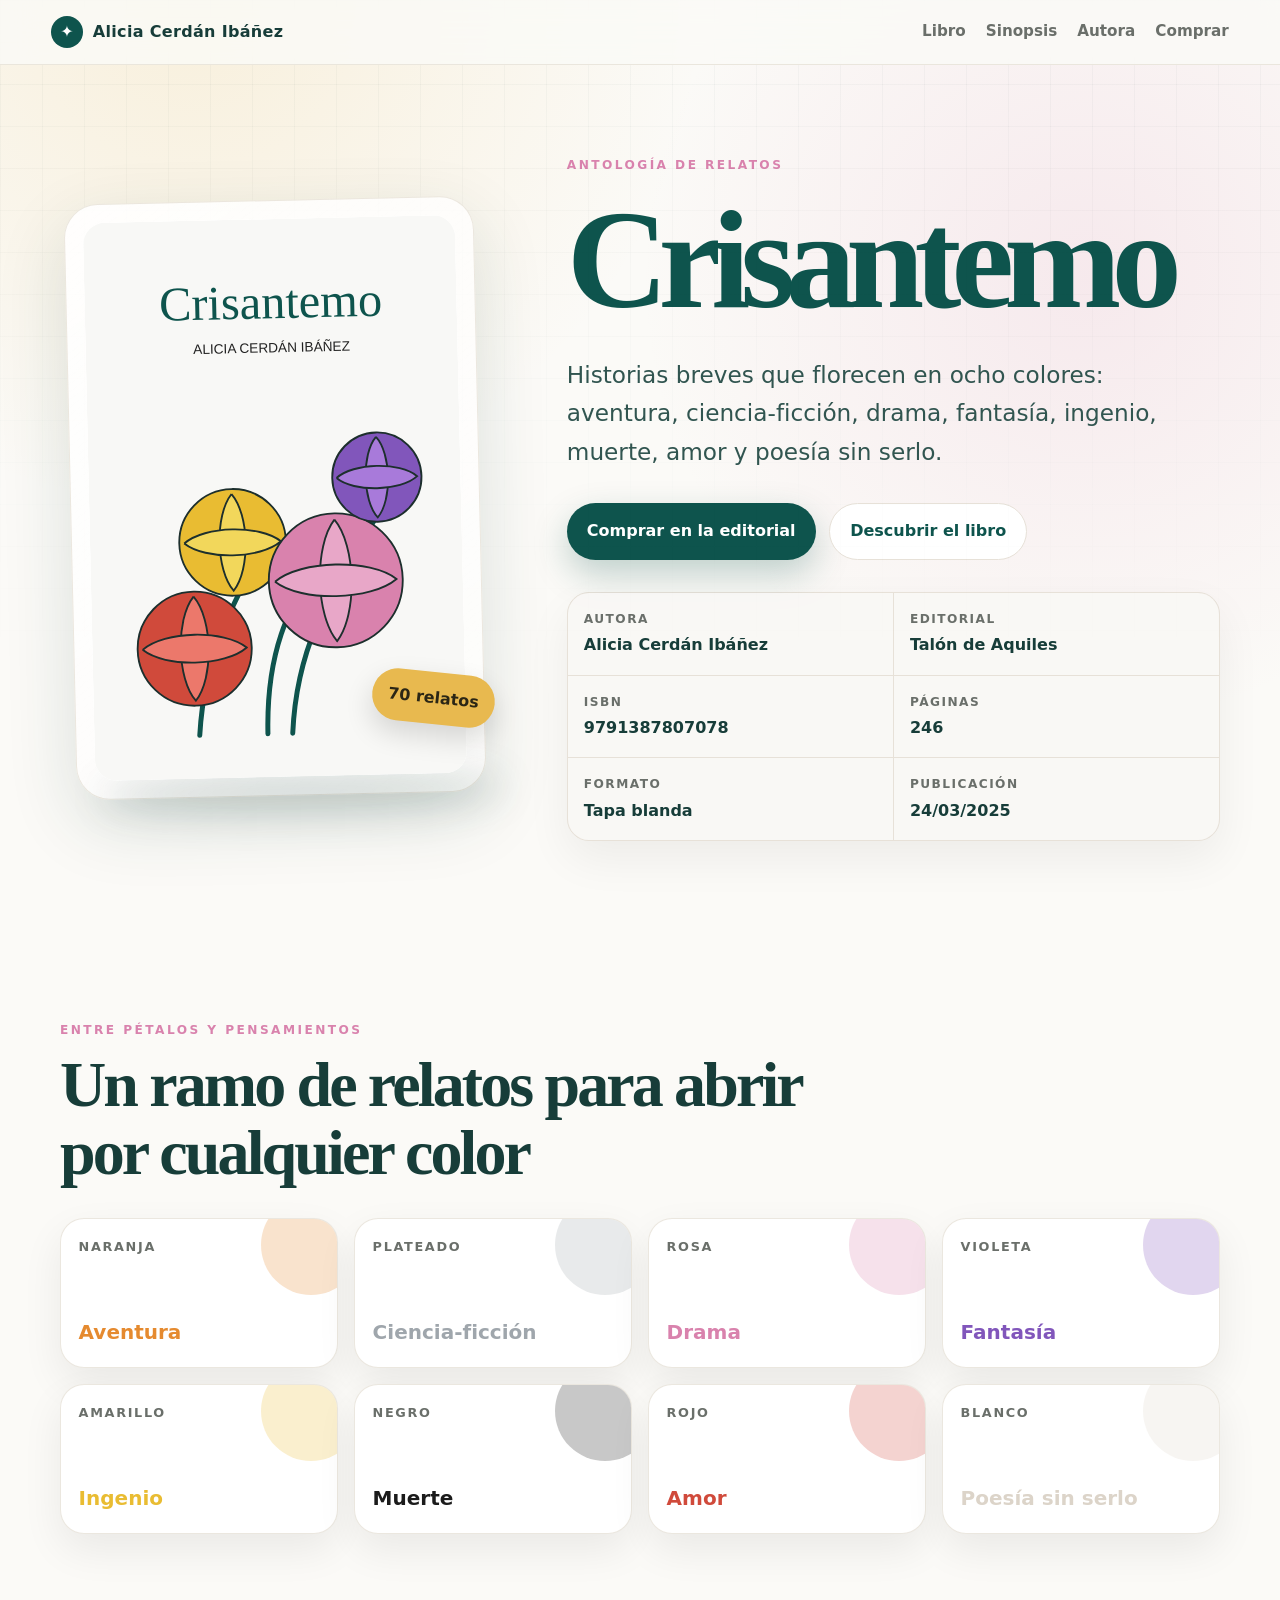
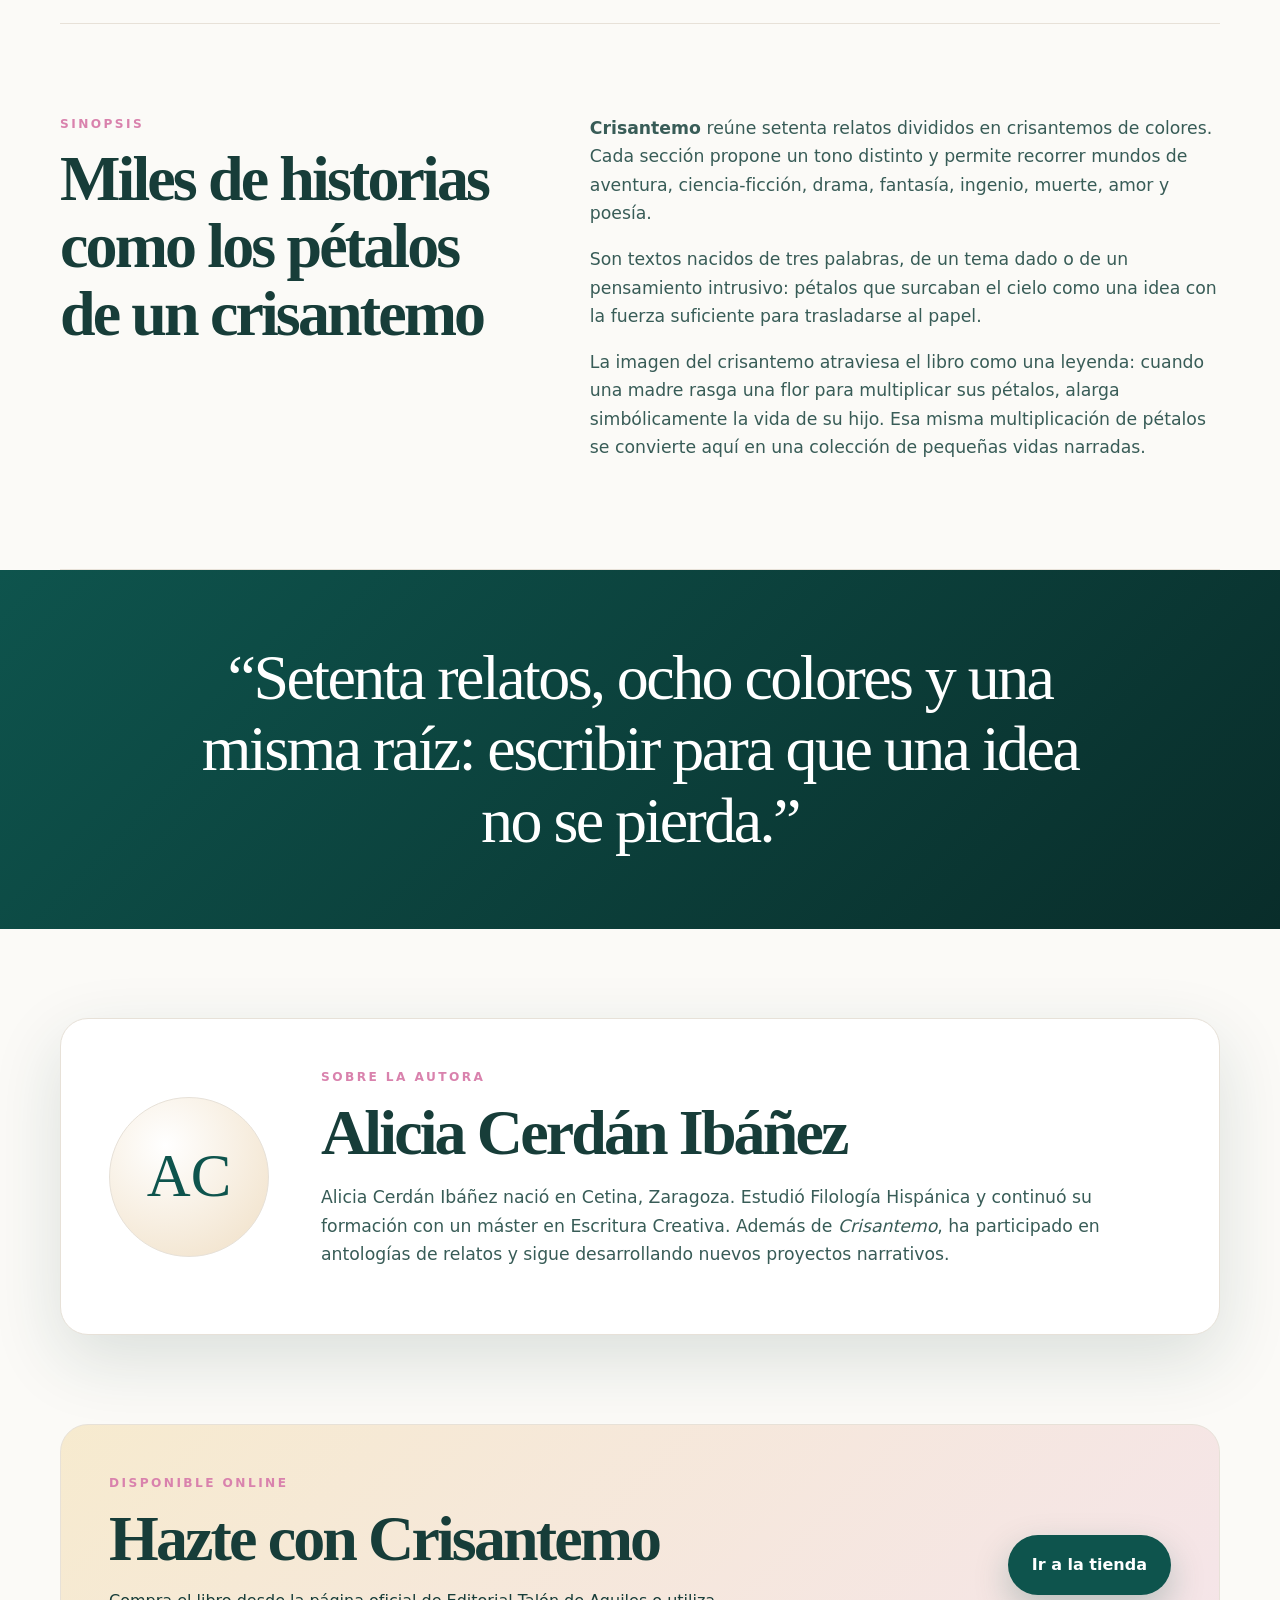
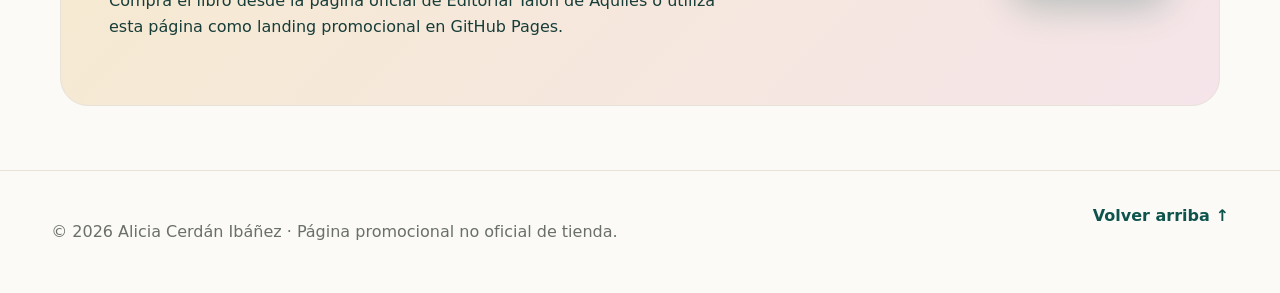
==== index.html @ 949a4a38 "Initial commit. Signed-off-by: elModo7 <elmodo7yt@gmail.com>" ====
<!doctype html>
<html lang="es">
<head>
  <meta charset="utf-8" />
  <meta name="viewport" content="width=device-width, initial-scale=1" />
  <title>Crisantemo · Alicia Cerdán Ibáñez</title>
  <meta name="description" content="Página promocional de Crisantemo, antología de relatos de Alicia Cerdán Ibáñez publicada por Editorial Talón de Aquiles." />
  <meta property="og:title" content="Crisantemo · Alicia Cerdán Ibáñez" />
  <meta property="og:description" content="Setenta relatos divididos en crisantemos de colores: aventura, ciencia-ficción, drama, fantasía, ingenio, muerte, amor y poesía sin serlo." />
  <meta property="og:type" content="book" />
  <meta property="og:image" content="https://editorial.talondeaquiles.es/wp-content/uploads/2025/09/Crisantemo.png" />
  <link rel="preconnect" href="https://editorial.talondeaquiles.es" />
  <link rel="stylesheet" href="assets/styles.css" />
</head>
<body>
  <header class="site-header" id="inicio">
    <a class="brand" href="#inicio" aria-label="Inicio">
      <span class="brand-mark">✦</span>
      <span>Alicia Cerdán Ibáñez</span>
    </a>
    <button class="menu-toggle" aria-label="Abrir menú" aria-expanded="false">☰</button>
    <nav class="nav" aria-label="Navegación principal">
      <a href="#libro">Libro</a>
      <a href="#sinopsis">Sinopsis</a>
      <a href="#autora">Autora</a>
      <a href="#comprar">Comprar</a>
    </nav>
  </header>

  <main>
    <section class="hero section" id="libro">
      <div class="hero-media" aria-label="Portada del libro Crisantemo">
        <div class="cover-frame">
          <img src="https://editorial.talondeaquiles.es/wp-content/uploads/2025/09/Crisantemo.png" onerror="this.onerror=null;this.src='assets/cover-fallback.svg';" alt="Portada de Crisantemo, de Alicia Cerdán Ibáñez" />
        </div>
        <div class="floating-badge">70 relatos</div>
      </div>

      <div class="hero-copy">
        <p class="eyebrow">Antología de relatos</p>
        <h1>Crisantemo</h1>
        <p class="subtitle">Historias breves que florecen en ocho colores: aventura, ciencia-ficción, drama, fantasía, ingenio, muerte, amor y poesía sin serlo.</p>
        <div class="hero-actions" id="comprar">
          <a class="button primary" href="https://editorial.talondeaquiles.es/product/crisantemo/" target="_blank" rel="noopener">Comprar en la editorial</a>
          <a class="button secondary" href="#primeras-paginas">Descubrir el libro</a>
        </div>

        <dl class="tech-card" aria-label="Ficha técnica">
          <div><dt>Autora</dt><dd>Alicia Cerdán Ibáñez</dd></div>
          <div><dt>Editorial</dt><dd>Talón de Aquiles</dd></div>
          <div><dt>ISBN</dt><dd>9791387807078</dd></div>
          <div><dt>Páginas</dt><dd>246</dd></div>
          <div><dt>Formato</dt><dd>Tapa blanda</dd></div>
          <div><dt>Publicación</dt><dd>24/03/2025</dd></div>
        </dl>
      </div>
    </section>

    <section class="section intro" id="primeras-paginas">
      <div class="section-heading">
        <p class="eyebrow">Entre pétalos y pensamientos</p>
        <h2>Un ramo de relatos para abrir por cualquier color</h2>
      </div>
      <div class="intro-grid">
        <article class="color-card orange"><span>Naranja</span><strong>Aventura</strong></article>
        <article class="color-card silver"><span>Plateado</span><strong>Ciencia-ficción</strong></article>
        <article class="color-card pink"><span>Rosa</span><strong>Drama</strong></article>
        <article class="color-card violet"><span>Violeta</span><strong>Fantasía</strong></article>
        <article class="color-card yellow"><span>Amarillo</span><strong>Ingenio</strong></article>
        <article class="color-card black"><span>Negro</span><strong>Muerte</strong></article>
        <article class="color-card red"><span>Rojo</span><strong>Amor</strong></article>
        <article class="color-card white"><span>Blanco</span><strong>Poesía sin serlo</strong></article>
      </div>
    </section>

    <section class="section split" id="sinopsis">
      <div>
        <p class="eyebrow">Sinopsis</p>
        <h2>Miles de historias como los pétalos de un crisantemo</h2>
      </div>
      <div class="prose">
        <p><strong>Crisantemo</strong> reúne setenta relatos divididos en crisantemos de colores. Cada sección propone un tono distinto y permite recorrer mundos de aventura, ciencia-ficción, drama, fantasía, ingenio, muerte, amor y poesía.</p>
        <p>Son textos nacidos de tres palabras, de un tema dado o de un pensamiento intrusivo: pétalos que surcaban el cielo como una idea con la fuerza suficiente para trasladarse al papel.</p>
        <p>La imagen del crisantemo atraviesa el libro como una leyenda: cuando una madre rasga una flor para multiplicar sus pétalos, alarga simbólicamente la vida de su hijo. Esa misma multiplicación de pétalos se convierte aquí en una colección de pequeñas vidas narradas.</p>
      </div>
    </section>

    <section class="section quote-band" aria-label="Cita destacada">
      <blockquote>
        “Setenta relatos, ocho colores y una misma raíz: escribir para que una idea no se pierda.”
      </blockquote>
    </section>

    <section class="section author" id="autora">
      <div class="author-card">
        <div class="author-initials">AC</div>
        <div>
          <p class="eyebrow">Sobre la autora</p>
          <h2>Alicia Cerdán Ibáñez</h2>
          <p>Alicia Cerdán Ibáñez nació en Cetina, Zaragoza. Estudió Filología Hispánica y continuó su formación con un máster en Escritura Creativa. Además de <em>Crisantemo</em>, ha participado en antologías de relatos y sigue desarrollando nuevos proyectos narrativos.</p>
        </div>
      </div>
    </section>

    <section class="section buy-panel">
      <div>
        <p class="eyebrow">Disponible online</p>
        <h2>Hazte con Crisantemo</h2>
        <p>Compra el libro desde la página oficial de Editorial Talón de Aquiles o utiliza esta página como landing promocional en GitHub Pages.</p>
      </div>
      <a class="button primary large" href="https://editorial.talondeaquiles.es/product/crisantemo/" target="_blank" rel="noopener">Ir a la tienda</a>
    </section>
  </main>

  <footer class="footer">
    <p>© <span id="year"></span> Alicia Cerdán Ibáñez · Página promocional no oficial de tienda.</p>
    <a href="#inicio">Volver arriba ↑</a>
  </footer>

  <script src="assets/main.js"></script>
</body>
</html>
---- assets/styles.css ----
:root{
  --bg:#fbfaf7;
  --paper:#ffffff;
  --ink:#173d39;
  --muted:#6a6f6a;
  --line:#e7e1d8;
  --accent:#0e544d;
  --accent-2:#e8b94f;
  --rose:#d982ad;
  --shadow:0 24px 70px rgba(23,61,57,.14);
  --radius:28px;
}
*{box-sizing:border-box}
html{scroll-behavior:smooth}
body{margin:0;font-family:Inter, ui-sans-serif, system-ui, -apple-system, BlinkMacSystemFont, "Segoe UI", sans-serif;color:var(--ink);background:radial-gradient(circle at 15% 0%, rgba(232,185,79,.16), transparent 32rem), radial-gradient(circle at 85% 8%, rgba(217,130,173,.14), transparent 28rem), var(--bg);line-height:1.65}
body:before{content:"";position:fixed;inset:0;pointer-events:none;background-image:linear-gradient(rgba(23,61,57,.035) 1px, transparent 1px),linear-gradient(90deg, rgba(23,61,57,.035) 1px, transparent 1px);background-size:42px 42px;mask-image:linear-gradient(to bottom, #000, transparent 75%)}
a{color:inherit}.site-header{position:sticky;top:0;z-index:10;display:flex;align-items:center;justify-content:space-between;gap:1rem;padding:1rem clamp(1rem,4vw,4rem);backdrop-filter:blur(16px);background:rgba(251,250,247,.82);border-bottom:1px solid rgba(231,225,216,.8)}
.brand{display:inline-flex;align-items:center;gap:.6rem;text-decoration:none;font-weight:800;letter-spacing:.02em}.brand-mark{display:grid;place-items:center;width:2rem;height:2rem;border-radius:999px;background:var(--accent);color:#fff}.nav{display:flex;align-items:center;gap:1.25rem}.nav a{text-decoration:none;color:var(--muted);font-weight:700;font-size:.95rem}.nav a:hover{color:var(--accent)}.menu-toggle{display:none;border:0;background:var(--paper);border-radius:12px;padding:.55rem .75rem;color:var(--ink);box-shadow:0 6px 20px rgba(0,0,0,.08)}
.section{width:min(1160px, calc(100% - 2rem));margin-inline:auto;padding:clamp(3rem,7vw,6rem) 0}.hero{display:grid;grid-template-columns:minmax(280px,430px) 1fr;gap:clamp(2rem,6vw,5rem);align-items:center;min-height:calc(100vh - 80px)}.hero-media{position:relative}.cover-frame{position:relative;max-width:410px;margin:auto;padding:18px;border-radius:34px;background:linear-gradient(145deg, rgba(255,255,255,.9), rgba(255,255,255,.45));box-shadow:var(--shadow);border:1px solid rgba(231,225,216,.8);transform:rotate(-1.3deg)}.cover-frame:after{content:"";position:absolute;inset:auto -18px -18px 24px;height:42px;border-radius:50%;background:rgba(23,61,57,.18);filter:blur(18px);z-index:-1}.cover-frame img{display:block;width:100%;height:auto;border-radius:22px;background:#fff}.floating-badge{position:absolute;right:-.3rem;bottom:12%;background:var(--accent-2);color:#2b2615;font-weight:900;border-radius:999px;padding:.8rem 1rem;box-shadow:0 12px 28px rgba(0,0,0,.14);transform:rotate(6deg)}.eyebrow{margin:0 0 .7rem;text-transform:uppercase;letter-spacing:.2em;font-size:.76rem;font-weight:900;color:var(--rose)}h1,h2{font-family:Georgia, "Times New Roman", serif;line-height:1.05;margin:0}h1{font-size:clamp(4rem,12vw,8.8rem);letter-spacing:-.07em;color:var(--accent)}h2{font-size:clamp(2rem,5vw,4.3rem);letter-spacing:-.045em}.subtitle{font-size:clamp(1.1rem,2vw,1.45rem);max-width:58ch;color:#315550;margin:1.4rem 0 2rem}.hero-actions{display:flex;flex-wrap:wrap;gap:.85rem;margin-bottom:2rem}.button{display:inline-flex;justify-content:center;align-items:center;border-radius:999px;padding:.9rem 1.25rem;text-decoration:none;font-weight:900;transition:transform .2s ease, box-shadow .2s ease}.button:hover{transform:translateY(-2px)}.button.primary{background:var(--accent);color:white;box-shadow:0 14px 34px rgba(14,84,77,.25)}.button.secondary{background:var(--paper);color:var(--accent);border:1px solid var(--line)}.button.large{padding:1.05rem 1.5rem}.tech-card{display:grid;grid-template-columns:repeat(2,minmax(0,1fr));gap:1px;margin:0;overflow:hidden;border:1px solid var(--line);border-radius:22px;background:var(--line);box-shadow:0 18px 45px rgba(0,0,0,.06)}.tech-card div{background:rgba(255,255,255,.76);padding:1rem}.tech-card dt{font-size:.76rem;text-transform:uppercase;letter-spacing:.12em;color:var(--muted);font-weight:900}.tech-card dd{margin:.2rem 0 0;font-weight:800}.section-heading{max-width:790px;margin-bottom:2rem}.intro-grid{display:grid;grid-template-columns:repeat(4,1fr);gap:1rem}.color-card{min-height:150px;border-radius:24px;padding:1.1rem;display:flex;flex-direction:column;justify-content:space-between;background:var(--paper);box-shadow:0 16px 42px rgba(0,0,0,.07);border:1px solid rgba(231,225,216,.8);overflow:hidden;position:relative}.color-card:before{content:"";position:absolute;right:-24px;top:-24px;width:100px;height:100px;border-radius:50%;background:currentColor;opacity:.24}.color-card span{font-size:.8rem;font-weight:900;text-transform:uppercase;letter-spacing:.13em;color:var(--muted)}.color-card strong{font-size:1.25rem}.orange{color:#e58a2f}.silver{color:#9fa6ac}.pink{color:#d982ad}.violet{color:#8156bb}.yellow{color:#e9bc32}.black{color:#1b1b1b}.red{color:#d04a3b}.white{color:#dcd4c9}.split{display:grid;grid-template-columns:.85fr 1.15fr;gap:clamp(2rem,5vw,4rem);align-items:start;border-top:1px solid var(--line);border-bottom:1px solid var(--line)}.prose{font-size:1.08rem;color:#385c57}.prose p{margin-top:0}.quote-band{width:100%;max-width:none;background:linear-gradient(135deg, var(--accent), #092d2a);color:white;text-align:center;padding:4.5rem 1rem}.quote-band blockquote{width:min(900px,100%);margin:auto;font-family:Georgia,"Times New Roman",serif;font-size:clamp(2rem,5vw,4rem);line-height:1.12;letter-spacing:-.04em}.author-card{display:grid;grid-template-columns:180px 1fr;gap:2rem;align-items:center;background:var(--paper);border:1px solid var(--line);border-radius:var(--radius);padding:clamp(1.2rem,4vw,3rem);box-shadow:var(--shadow)}.author-initials{display:grid;place-items:center;width:160px;height:160px;border-radius:50%;background:radial-gradient(circle at 35% 30%, #fff, #f0dfc5);border:1px solid var(--line);font-family:Georgia,"Times New Roman",serif;font-size:3.8rem;color:var(--accent)}.author p:last-child{font-size:1.08rem;color:#385c57}.buy-panel{display:flex;justify-content:space-between;align-items:center;gap:2rem;background:linear-gradient(135deg, rgba(232,185,79,.24), rgba(217,130,173,.18));border:1px solid var(--line);border-radius:var(--radius);padding:clamp(1.5rem,4vw,3rem);margin-bottom:4rem}.buy-panel p{max-width:62ch}.footer{display:flex;justify-content:space-between;gap:1rem;padding:2rem clamp(1rem,4vw,4rem);border-top:1px solid var(--line);color:var(--muted)}.footer a{text-decoration:none;font-weight:800;color:var(--accent)}
@media (max-width:850px){.menu-toggle{display:block}.nav{position:absolute;top:100%;left:1rem;right:1rem;display:none;flex-direction:column;align-items:flex-start;background:var(--paper);border:1px solid var(--line);border-radius:18px;padding:1rem;box-shadow:var(--shadow)}.nav.open{display:flex}.hero{grid-template-columns:1fr;min-height:auto;padding-top:2.5rem}.hero-copy{order:-1}.intro-grid{grid-template-columns:repeat(2,1fr)}.split,.author-card{grid-template-columns:1fr}.buy-panel,.footer{flex-direction:column;align-items:flex-start}.tech-card{grid-template-columns:1fr}.author-initials{width:120px;height:120px;font-size:2.8rem}}
@media (max-width:520px){.intro-grid{grid-template-columns:1fr}h1{font-size:4.4rem}.section{width:min(100% - 1.2rem,1160px)}.floating-badge{right:.5rem}}
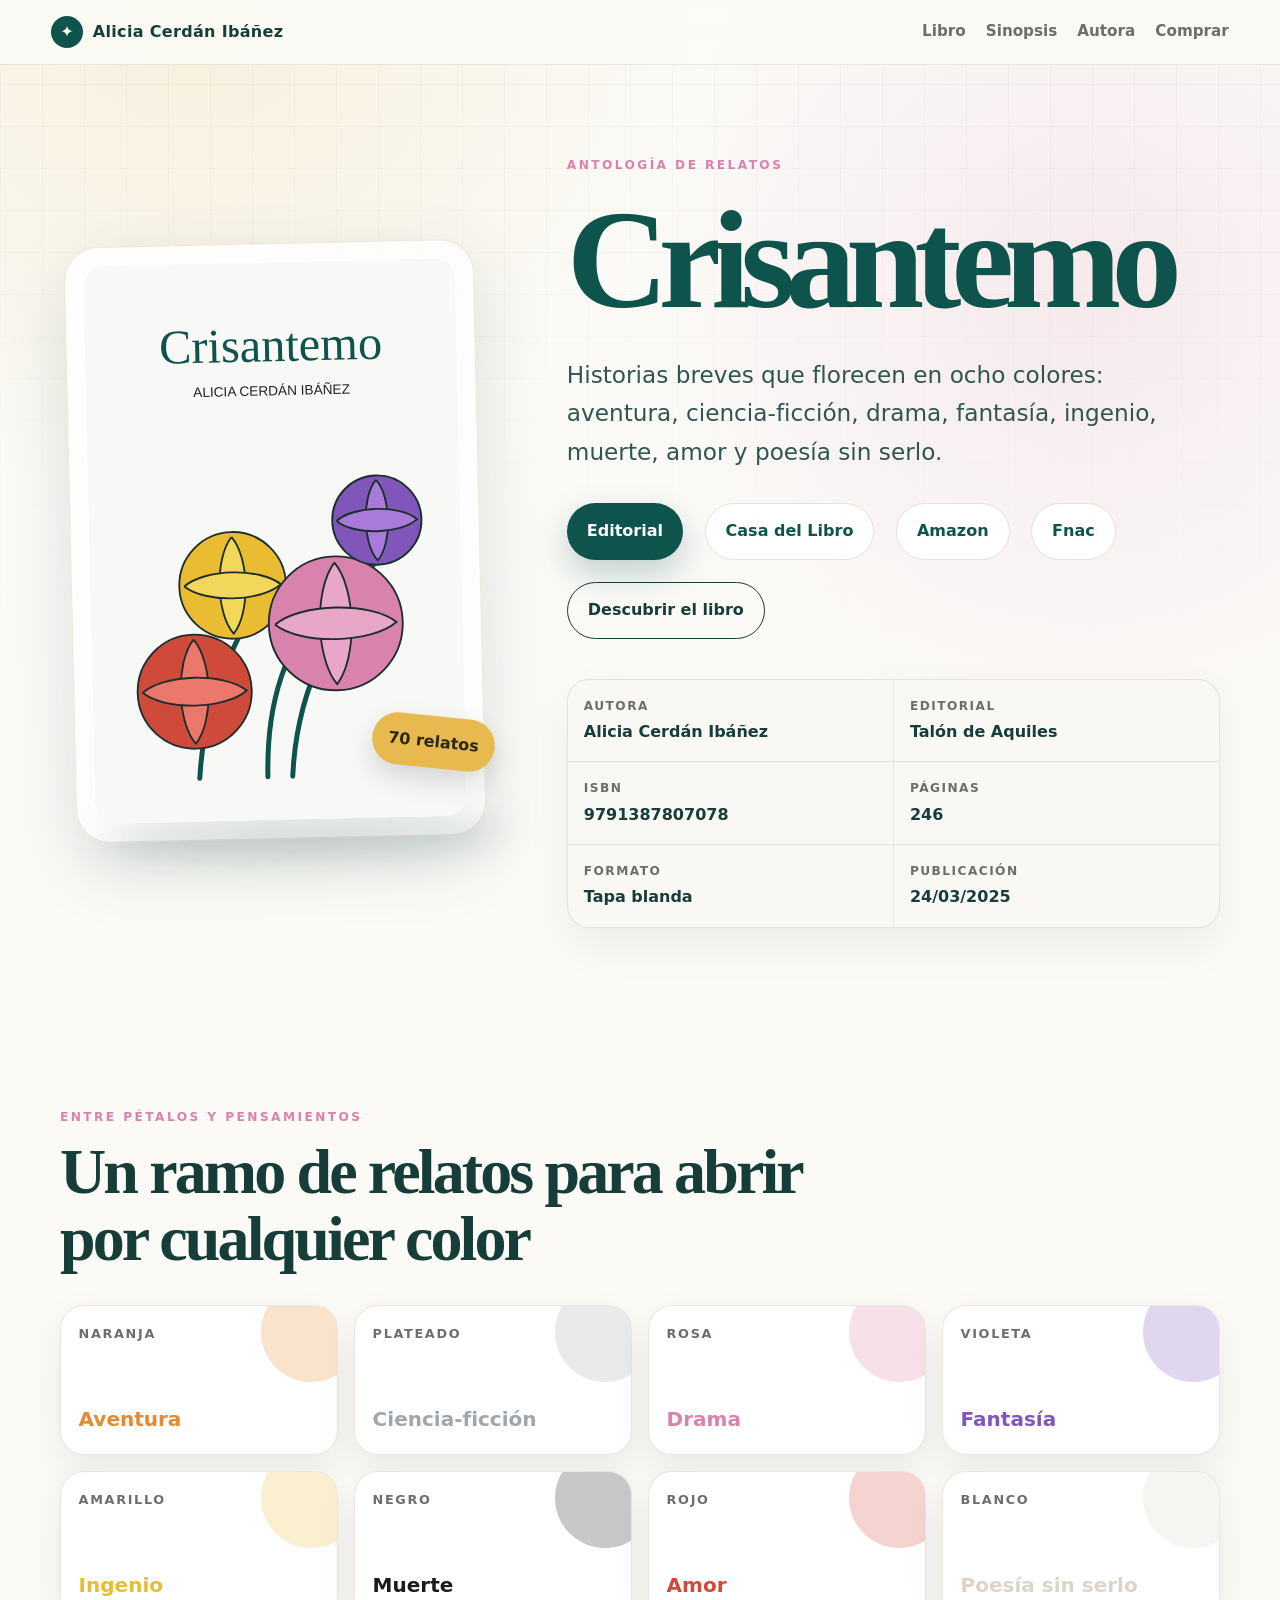
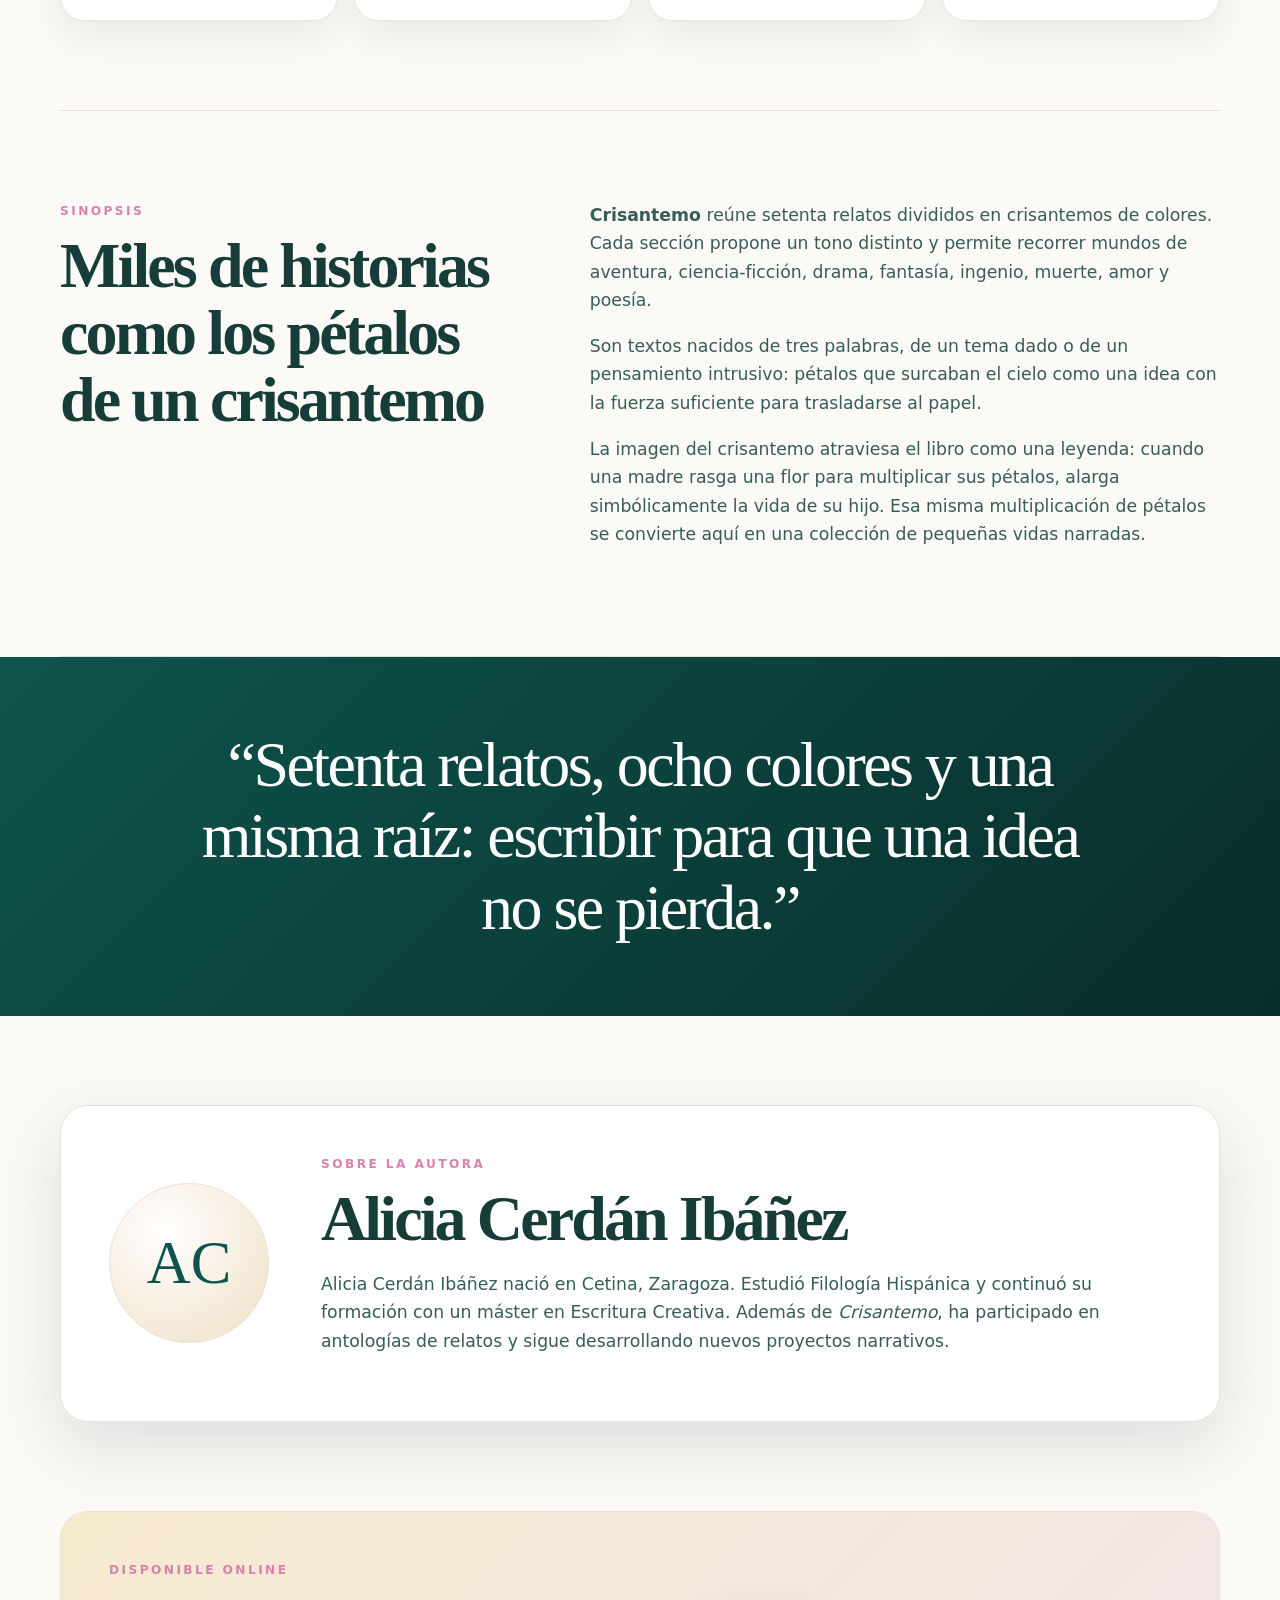
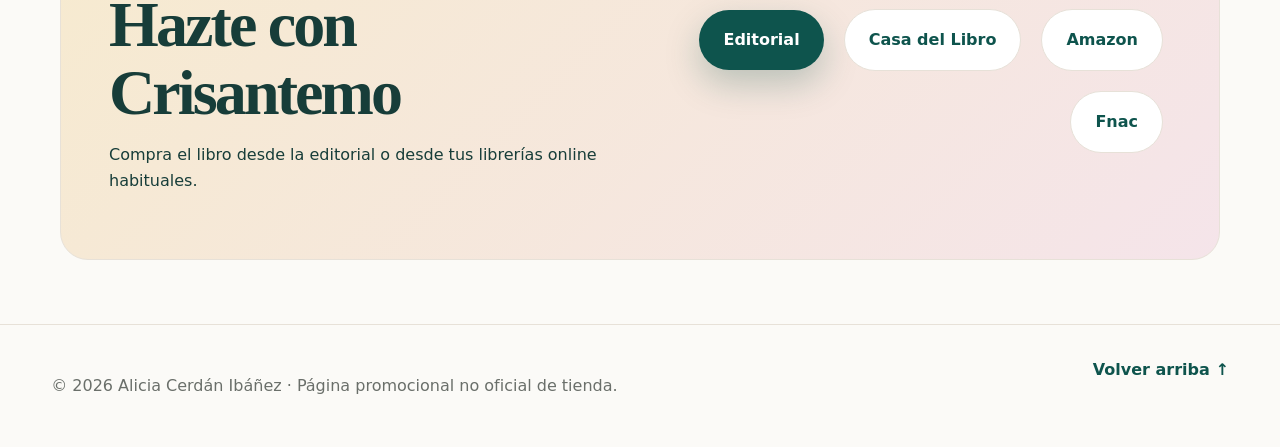
==== commit 3b7a0f34: "Add more shops. Signed-off-by: elModo7 <elmodo7yt@gmail.com>" ====
--- a/index.html
+++ b/index.html
@@ -11,6 +11,36 @@
   <meta property="og:image" content="https://editorial.talondeaquiles.es/wp-content/uploads/2025/09/Crisantemo.png" />
   <link rel="preconnect" href="https://editorial.talondeaquiles.es" />
   <link rel="stylesheet" href="assets/styles.css" />
+
+  <style>
+    .hero-actions .button,
+    .buy-links .button {
+      margin-right: .5rem;
+      margin-bottom: .5rem;
+    }
+    .button.ghost {
+      background: transparent;
+      border: 1px solid currentColor;
+    }
+    .buy-links {
+      display: flex;
+      flex-wrap: wrap;
+      gap: .75rem;
+      align-items: center;
+      justify-content: flex-end;
+    }
+    @media (max-width: 760px) {
+      .buy-links {
+        justify-content: flex-start;
+      }
+      .buy-links .button,
+      .hero-actions .button {
+        width: 100%;
+        text-align: center;
+      }
+    }
+  </style>
+
 </head>
 <body>
   <header class="site-header" id="inicio">
@@ -41,8 +71,11 @@
         <h1>Crisantemo</h1>
         <p class="subtitle">Historias breves que florecen en ocho colores: aventura, ciencia-ficción, drama, fantasía, ingenio, muerte, amor y poesía sin serlo.</p>
         <div class="hero-actions" id="comprar">
-          <a class="button primary" href="https://editorial.talondeaquiles.es/product/crisantemo/" target="_blank" rel="noopener">Comprar en la editorial</a>
-          <a class="button secondary" href="#primeras-paginas">Descubrir el libro</a>
+          <a class="button primary" href="https://editorial.talondeaquiles.es/product/crisantemo/" target="_blank" rel="noopener">Editorial</a>
+          <a class="button secondary" href="https://www.casadellibro.com/libro-crisantemo/9791387807078/17518914?srsltid=AfmBOoqljwVus1dBKDjP5V1rHkgIsDiGVR3AgkvOexYvZJCamcIaPEr4" target="_blank" rel="noopener">Casa del Libro</a>
+          <a class="button secondary" href="https://www.amazon.es/Crisantemo-Alicia-Cerd%C3%A1n-Ib%C3%A1%C3%B1ez/dp/B0FT3N1F67" target="_blank" rel="noopener">Amazon</a>
+          <a class="button secondary" href="https://www.fnac.es/a12451804/Alicia-Cerdan-Ibanez-Crisantemo" target="_blank" rel="noopener">Fnac</a>
+          <a class="button ghost" href="#primeras-paginas">Descubrir el libro</a>
         </div>
 
         <dl class="tech-card" aria-label="Ficha técnica">
@@ -106,9 +139,14 @@
       <div>
         <p class="eyebrow">Disponible online</p>
         <h2>Hazte con Crisantemo</h2>
-        <p>Compra el libro desde la página oficial de Editorial Talón de Aquiles o utiliza esta página como landing promocional en GitHub Pages.</p>
+        <p>Compra el libro desde la editorial o desde tus librerías online habituales.</p>
       </div>
-      <a class="button primary large" href="https://editorial.talondeaquiles.es/product/crisantemo/" target="_blank" rel="noopener">Ir a la tienda</a>
+      <div class="buy-links" aria-label="Enlaces de compra">
+        <a class="button primary large" href="https://editorial.talondeaquiles.es/product/crisantemo/" target="_blank" rel="noopener">Editorial</a>
+        <a class="button secondary large" href="https://www.casadellibro.com/libro-crisantemo/9791387807078/17518914?srsltid=AfmBOoqljwVus1dBKDjP5V1rHkgIsDiGVR3AgkvOexYvZJCamcIaPEr4" target="_blank" rel="noopener">Casa del Libro</a>
+        <a class="button secondary large" href="https://www.amazon.es/Crisantemo-Alicia-Cerd%C3%A1n-Ib%C3%A1%C3%B1ez/dp/B0FT3N1F67" target="_blank" rel="noopener">Amazon</a>
+        <a class="button secondary large" href="https://www.fnac.es/a12451804/Alicia-Cerdan-Ibanez-Crisantemo" target="_blank" rel="noopener">Fnac</a>
+      </div>
     </section>
   </main>
 
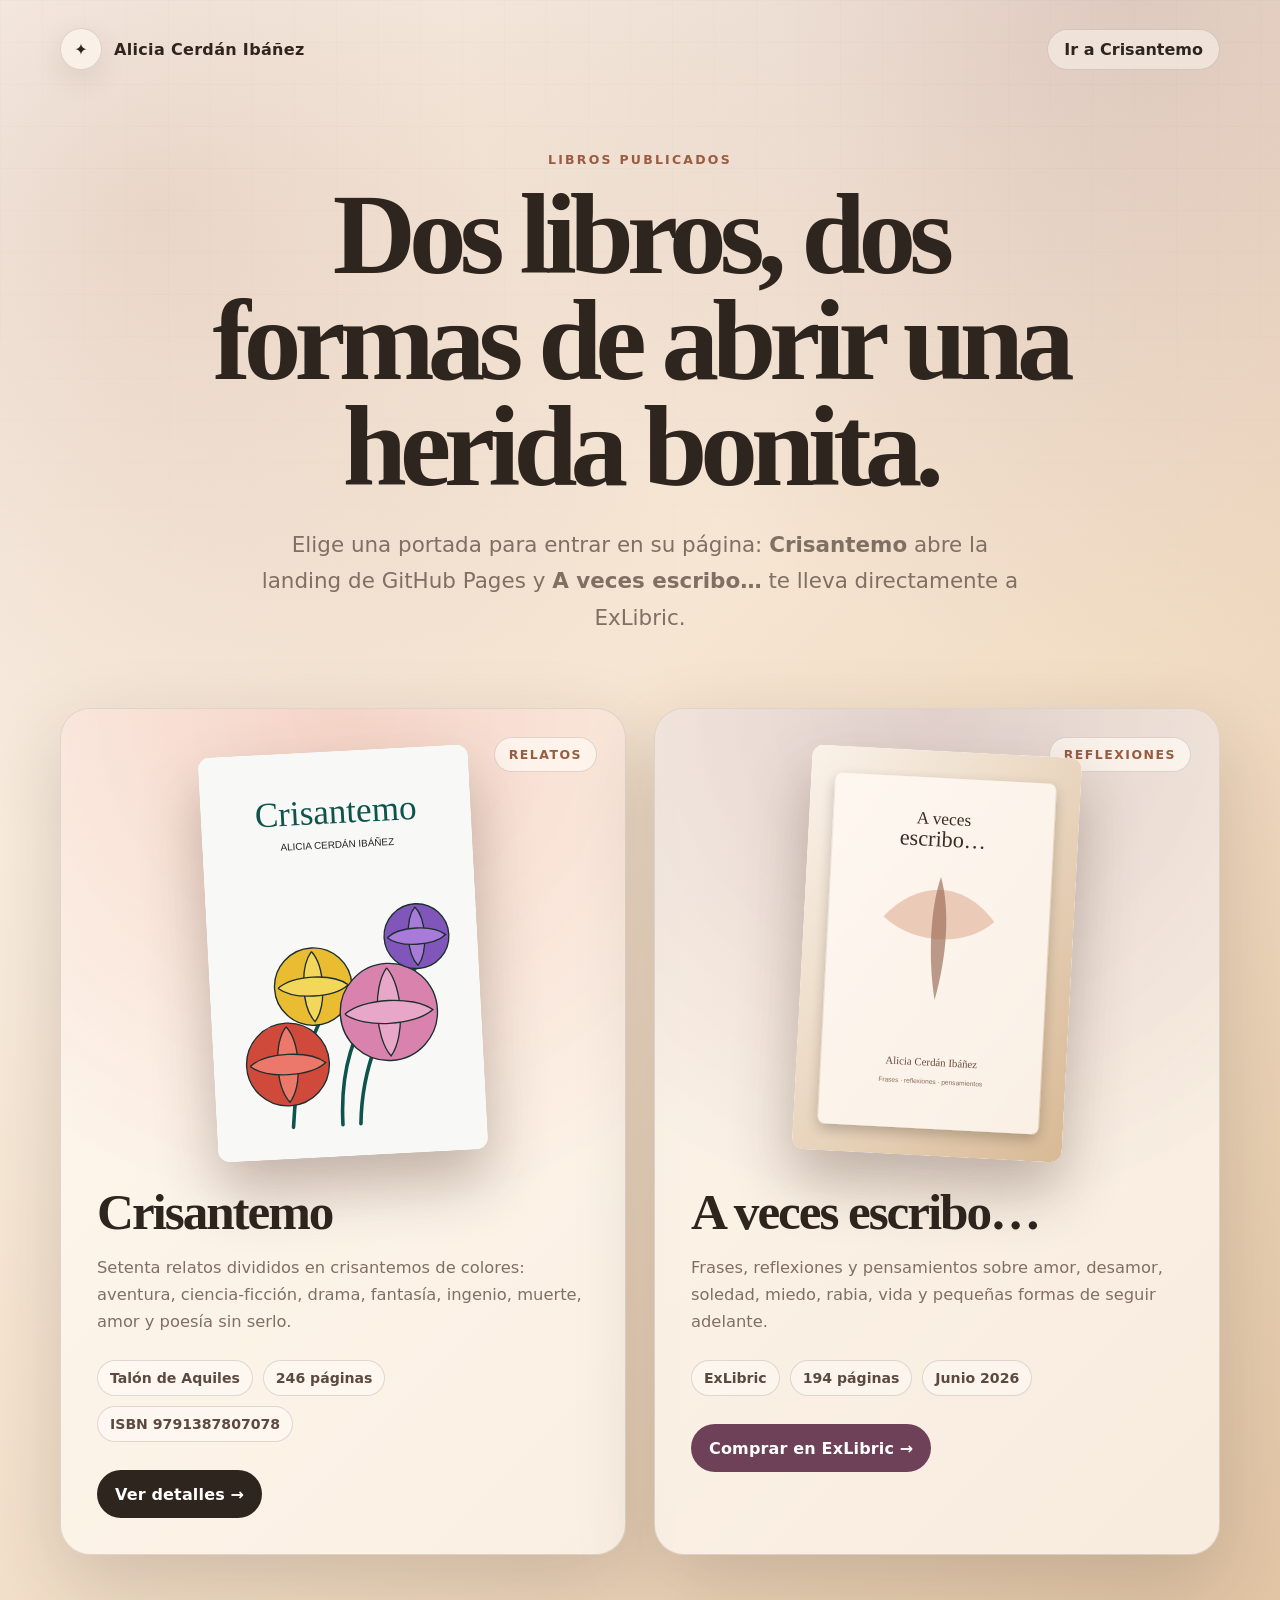
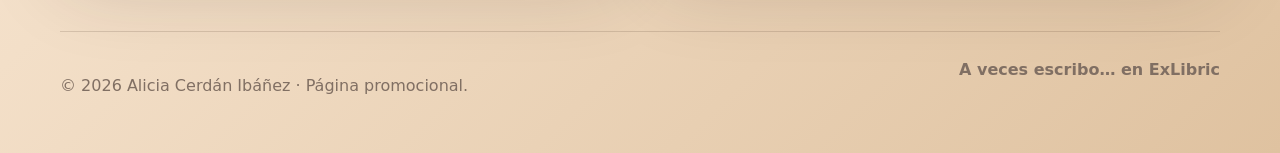
==== commit 7ec6c4f6: "Actualizar web de libros" ====
--- a/index.html
+++ b/index.html
@@ -3,158 +3,367 @@
 <head>
   <meta charset="utf-8" />
   <meta name="viewport" content="width=device-width, initial-scale=1" />
-  <title>Crisantemo · Alicia Cerdán Ibáñez</title>
-  <meta name="description" content="Página promocional de Crisantemo, antología de relatos de Alicia Cerdán Ibáñez publicada por Editorial Talón de Aquiles." />
-  <meta property="og:title" content="Crisantemo · Alicia Cerdán Ibáñez" />
-  <meta property="og:description" content="Setenta relatos divididos en crisantemos de colores: aventura, ciencia-ficción, drama, fantasía, ingenio, muerte, amor y poesía sin serlo." />
-  <meta property="og:type" content="book" />
+  <title>Libros de Alicia Cerdán Ibáñez</title>
+  <meta name="description" content="Página inicial de los libros de Alicia Cerdán Ibáñez: Crisantemo y A veces escribo…" />
+  <meta property="og:title" content="Libros de Alicia Cerdán Ibáñez" />
+  <meta property="og:description" content="Elige entre Crisantemo y A veces escribo…" />
+  <meta property="og:type" content="website" />
   <meta property="og:image" content="https://editorial.talondeaquiles.es/wp-content/uploads/2025/09/Crisantemo.png" />
   <link rel="preconnect" href="https://editorial.talondeaquiles.es" />
-  <link rel="stylesheet" href="assets/styles.css" />
-
   <style>
-    .hero-actions .button,
-    .buy-links .button {
-      margin-right: .5rem;
-      margin-bottom: .5rem;
-    }
-    .button.ghost {
-      background: transparent;
-      border: 1px solid currentColor;
-    }
-    .buy-links {
+    :root {
+      --ink: #2f251f;
+      --muted: #806f63;
+      --paper: #fffaf3;
+      --soft: #f2e3d0;
+      --line: rgba(91, 67, 50, .18);
+      --accent: #9a5b3f;
+      --accent-2: #6f4158;
+      --shadow: 0 30px 80px rgba(50, 34, 25, .18);
+      --radius: 30px;
+    }
+
+    * { box-sizing: border-box; }
+
+    html { scroll-behavior: smooth; }
+
+    body {
+      margin: 0;
+      min-height: 100vh;
+      font-family: Inter, ui-sans-serif, system-ui, -apple-system, BlinkMacSystemFont, "Segoe UI", sans-serif;
+      color: var(--ink);
+      background:
+        radial-gradient(circle at 12% 12%, rgba(154, 91, 63, .20), transparent 34%),
+        radial-gradient(circle at 88% 0%, rgba(111, 65, 88, .18), transparent 32%),
+        linear-gradient(135deg, #fffaf4 0%, #f3dfc8 55%, #dfc2a0 100%);
+      overflow-x: hidden;
+    }
+
+    body::before {
+      content: "";
+      position: fixed;
+      inset: 0;
+      pointer-events: none;
+      opacity: .34;
+      background-image:
+        linear-gradient(rgba(88, 60, 42, .06) 1px, transparent 1px),
+        linear-gradient(90deg, rgba(88, 60, 42, .04) 1px, transparent 1px);
+      background-size: 42px 42px;
+      mask-image: linear-gradient(to bottom, black, transparent 85%);
+    }
+
+    .shell {
+      width: min(1160px, calc(100% - 36px));
+      margin: 0 auto;
+      position: relative;
+      z-index: 1;
+    }
+
+    .topbar {
+      display: flex;
+      justify-content: space-between;
+      align-items: center;
+      gap: 18px;
+      padding: 28px 0;
+    }
+
+    .brand {
+      display: inline-flex;
+      align-items: center;
+      gap: 12px;
+      color: inherit;
+      text-decoration: none;
+      font-weight: 700;
+      letter-spacing: .02em;
+    }
+
+    .brand-mark {
+      width: 42px;
+      height: 42px;
+      display: grid;
+      place-items: center;
+      border: 1px solid var(--line);
+      border-radius: 999px;
+      background: rgba(255, 250, 243, .62);
+      box-shadow: 0 10px 30px rgba(71, 44, 28, .10);
+    }
+
+    .nav-link {
+      color: var(--ink);
+      text-decoration: none;
+      font-weight: 700;
+      padding: 10px 16px;
+      border-radius: 999px;
+      border: 1px solid var(--line);
+      background: rgba(255, 250, 243, .48);
+    }
+
+    .hero {
+      padding: 54px 0 30px;
+      text-align: center;
+    }
+
+    .eyebrow {
+      margin: 0 0 14px;
+      color: var(--accent);
+      font-size: .78rem;
+      font-weight: 900;
+      text-transform: uppercase;
+      letter-spacing: .18em;
+    }
+
+    h1 {
+      margin: 0 auto;
+      max-width: 900px;
+      font-family: Georgia, "Times New Roman", serif;
+      font-size: clamp(3.2rem, 9vw, 7.8rem);
+      line-height: .92;
+      letter-spacing: -.06em;
+    }
+
+    .subtitle {
+      max-width: 760px;
+      margin: 28px auto 0;
+      color: var(--muted);
+      font-size: clamp(1.06rem, 2vw, 1.34rem);
+      line-height: 1.7;
+    }
+
+    .books {
+      display: grid;
+      grid-template-columns: repeat(2, minmax(0, 1fr));
+      gap: 28px;
+      padding: 42px 0 76px;
+    }
+
+    .book-card {
+      position: relative;
+      min-height: 650px;
+      border: 1px solid var(--line);
+      border-radius: var(--radius);
+      overflow: hidden;
+      background: rgba(255, 250, 243, .72);
+      box-shadow: var(--shadow);
+      text-decoration: none;
+      color: inherit;
+      isolation: isolate;
+      transition: transform .25s ease, box-shadow .25s ease, border-color .25s ease;
+    }
+
+    .book-card:hover {
+      transform: translateY(-8px);
+      box-shadow: 0 42px 100px rgba(50, 34, 25, .24);
+      border-color: rgba(154, 91, 63, .38);
+    }
+
+    .book-card::before {
+      content: "";
+      position: absolute;
+      inset: 0;
+      z-index: -2;
+      background: radial-gradient(circle at 50% 0%, var(--glow), transparent 58%);
+      opacity: .82;
+    }
+
+    .book-card.crisantemo { --glow: rgba(223, 105, 83, .28); }
+    .book-card.veces { --glow: rgba(111, 65, 88, .24); }
+
+    .cover-area {
+      min-height: 390px;
+      display: grid;
+      place-items: center;
+      padding: 42px 34px 18px;
+      position: relative;
+    }
+
+    .book-cover {
+      width: min(270px, 68%);
+      aspect-ratio: 2 / 3;
+      object-fit: cover;
+      border-radius: 12px;
+      box-shadow: 0 30px 60px rgba(55, 38, 28, .30);
+      transform: rotate(var(--tilt));
+      background: #fff;
+      transition: transform .25s ease;
+    }
+
+    .book-card:hover .book-cover {
+      transform: rotate(0deg) scale(1.03);
+    }
+
+    .book-card.crisantemo .book-cover { --tilt: -3deg; }
+    .book-card.veces .book-cover { --tilt: 3deg; }
+
+    .badge {
+      position: absolute;
+      top: 28px;
+      right: 28px;
+      padding: 9px 14px;
+      border: 1px solid var(--line);
+      border-radius: 999px;
+      background: rgba(255, 250, 243, .72);
+      color: var(--accent);
+      font-size: .78rem;
+      font-weight: 900;
+      text-transform: uppercase;
+      letter-spacing: .12em;
+    }
+
+    .book-copy {
+      padding: 12px 36px 36px;
+    }
+
+    .book-copy h2 {
+      margin: 0;
+      font-family: Georgia, "Times New Roman", serif;
+      font-size: clamp(2.2rem, 4vw, 3.8rem);
+      line-height: 1;
+      letter-spacing: -.04em;
+    }
+
+    .book-copy p {
+      margin: 18px 0 0;
+      color: var(--muted);
+      line-height: 1.65;
+      font-size: 1.02rem;
+    }
+
+    .meta {
       display: flex;
       flex-wrap: wrap;
-      gap: .75rem;
+      gap: 10px;
+      margin-top: 24px;
+    }
+
+    .pill {
+      display: inline-flex;
       align-items: center;
-      justify-content: flex-end;
-    }
-    @media (max-width: 760px) {
-      .buy-links {
-        justify-content: flex-start;
-      }
-      .buy-links .button,
-      .hero-actions .button {
-        width: 100%;
-        text-align: center;
+      min-height: 36px;
+      padding: 8px 12px;
+      border-radius: 999px;
+      border: 1px solid var(--line);
+      background: rgba(255, 255, 255, .42);
+      color: #5c493f;
+      font-size: .88rem;
+      font-weight: 700;
+    }
+
+    .cta {
+      display: inline-flex;
+      align-items: center;
+      justify-content: center;
+      gap: 8px;
+      margin-top: 28px;
+      min-height: 48px;
+      padding: 0 18px;
+      border-radius: 999px;
+      background: var(--ink);
+      color: white;
+      font-weight: 900;
+      letter-spacing: .01em;
+    }
+
+    .veces .cta { background: var(--accent-2); }
+
+    .footer {
+      display: flex;
+      justify-content: space-between;
+      gap: 18px;
+      padding: 28px 0 42px;
+      color: var(--muted);
+      border-top: 1px solid var(--line);
+    }
+
+    .footer a {
+      color: inherit;
+      font-weight: 800;
+      text-decoration: none;
+    }
+
+    @media (max-width: 850px) {
+      .books {
+        grid-template-columns: 1fr;
+      }
+      .book-card {
+        min-height: auto;
+      }
+      .footer,
+      .topbar {
+        flex-direction: column;
+        align-items: flex-start;
+      }
+      .hero {
+        text-align: left;
+      }
+      h1,
+      .subtitle {
+        margin-left: 0;
       }
     }
   </style>
-
 </head>
 <body>
-  <header class="site-header" id="inicio">
-    <a class="brand" href="#inicio" aria-label="Inicio">
-      <span class="brand-mark">✦</span>
-      <span>Alicia Cerdán Ibáñez</span>
-    </a>
-    <button class="menu-toggle" aria-label="Abrir menú" aria-expanded="false">☰</button>
-    <nav class="nav" aria-label="Navegación principal">
-      <a href="#libro">Libro</a>
-      <a href="#sinopsis">Sinopsis</a>
-      <a href="#autora">Autora</a>
-      <a href="#comprar">Comprar</a>
-    </nav>
-  </header>
-
-  <main>
-    <section class="hero section" id="libro">
-      <div class="hero-media" aria-label="Portada del libro Crisantemo">
-        <div class="cover-frame">
-          <img src="https://editorial.talondeaquiles.es/wp-content/uploads/2025/09/Crisantemo.png" onerror="this.onerror=null;this.src='assets/cover-fallback.svg';" alt="Portada de Crisantemo, de Alicia Cerdán Ibáñez" />
-        </div>
-        <div class="floating-badge">70 relatos</div>
-      </div>
-
-      <div class="hero-copy">
-        <p class="eyebrow">Antología de relatos</p>
-        <h1>Crisantemo</h1>
-        <p class="subtitle">Historias breves que florecen en ocho colores: aventura, ciencia-ficción, drama, fantasía, ingenio, muerte, amor y poesía sin serlo.</p>
-        <div class="hero-actions" id="comprar">
-          <a class="button primary" href="https://editorial.talondeaquiles.es/product/crisantemo/" target="_blank" rel="noopener">Editorial</a>
-          <a class="button secondary" href="https://www.casadellibro.com/libro-crisantemo/9791387807078/17518914?srsltid=AfmBOoqljwVus1dBKDjP5V1rHkgIsDiGVR3AgkvOexYvZJCamcIaPEr4" target="_blank" rel="noopener">Casa del Libro</a>
-          <a class="button secondary" href="https://www.amazon.es/Crisantemo-Alicia-Cerd%C3%A1n-Ib%C3%A1%C3%B1ez/dp/B0FT3N1F67" target="_blank" rel="noopener">Amazon</a>
-          <a class="button secondary" href="https://www.fnac.es/a12451804/Alicia-Cerdan-Ibanez-Crisantemo" target="_blank" rel="noopener">Fnac</a>
-          <a class="button ghost" href="#primeras-paginas">Descubrir el libro</a>
-        </div>
-
-        <dl class="tech-card" aria-label="Ficha técnica">
-          <div><dt>Autora</dt><dd>Alicia Cerdán Ibáñez</dd></div>
-          <div><dt>Editorial</dt><dd>Talón de Aquiles</dd></div>
-          <div><dt>ISBN</dt><dd>9791387807078</dd></div>
-          <div><dt>Páginas</dt><dd>246</dd></div>
-          <div><dt>Formato</dt><dd>Tapa blanda</dd></div>
-          <div><dt>Publicación</dt><dd>24/03/2025</dd></div>
-        </dl>
-      </div>
-    </section>
-
-    <section class="section intro" id="primeras-paginas">
-      <div class="section-heading">
-        <p class="eyebrow">Entre pétalos y pensamientos</p>
-        <h2>Un ramo de relatos para abrir por cualquier color</h2>
-      </div>
-      <div class="intro-grid">
-        <article class="color-card orange"><span>Naranja</span><strong>Aventura</strong></article>
-        <article class="color-card silver"><span>Plateado</span><strong>Ciencia-ficción</strong></article>
-        <article class="color-card pink"><span>Rosa</span><strong>Drama</strong></article>
-        <article class="color-card violet"><span>Violeta</span><strong>Fantasía</strong></article>
-        <article class="color-card yellow"><span>Amarillo</span><strong>Ingenio</strong></article>
-        <article class="color-card black"><span>Negro</span><strong>Muerte</strong></article>
-        <article class="color-card red"><span>Rojo</span><strong>Amor</strong></article>
-        <article class="color-card white"><span>Blanco</span><strong>Poesía sin serlo</strong></article>
-      </div>
-    </section>
-
-    <section class="section split" id="sinopsis">
-      <div>
-        <p class="eyebrow">Sinopsis</p>
-        <h2>Miles de historias como los pétalos de un crisantemo</h2>
-      </div>
-      <div class="prose">
-        <p><strong>Crisantemo</strong> reúne setenta relatos divididos en crisantemos de colores. Cada sección propone un tono distinto y permite recorrer mundos de aventura, ciencia-ficción, drama, fantasía, ingenio, muerte, amor y poesía.</p>
-        <p>Son textos nacidos de tres palabras, de un tema dado o de un pensamiento intrusivo: pétalos que surcaban el cielo como una idea con la fuerza suficiente para trasladarse al papel.</p>
-        <p>La imagen del crisantemo atraviesa el libro como una leyenda: cuando una madre rasga una flor para multiplicar sus pétalos, alarga simbólicamente la vida de su hijo. Esa misma multiplicación de pétalos se convierte aquí en una colección de pequeñas vidas narradas.</p>
-      </div>
-    </section>
-
-    <section class="section quote-band" aria-label="Cita destacada">
-      <blockquote>
-        “Setenta relatos, ocho colores y una misma raíz: escribir para que una idea no se pierda.”
-      </blockquote>
-    </section>
-
-    <section class="section author" id="autora">
-      <div class="author-card">
-        <div class="author-initials">AC</div>
-        <div>
-          <p class="eyebrow">Sobre la autora</p>
-          <h2>Alicia Cerdán Ibáñez</h2>
-          <p>Alicia Cerdán Ibáñez nació en Cetina, Zaragoza. Estudió Filología Hispánica y continuó su formación con un máster en Escritura Creativa. Además de <em>Crisantemo</em>, ha participado en antologías de relatos y sigue desarrollando nuevos proyectos narrativos.</p>
-        </div>
-      </div>
-    </section>
-
-    <section class="section buy-panel">
-      <div>
-        <p class="eyebrow">Disponible online</p>
-        <h2>Hazte con Crisantemo</h2>
-        <p>Compra el libro desde la editorial o desde tus librerías online habituales.</p>
-      </div>
-      <div class="buy-links" aria-label="Enlaces de compra">
-        <a class="button primary large" href="https://editorial.talondeaquiles.es/product/crisantemo/" target="_blank" rel="noopener">Editorial</a>
-        <a class="button secondary large" href="https://www.casadellibro.com/libro-crisantemo/9791387807078/17518914?srsltid=AfmBOoqljwVus1dBKDjP5V1rHkgIsDiGVR3AgkvOexYvZJCamcIaPEr4" target="_blank" rel="noopener">Casa del Libro</a>
-        <a class="button secondary large" href="https://www.amazon.es/Crisantemo-Alicia-Cerd%C3%A1n-Ib%C3%A1%C3%B1ez/dp/B0FT3N1F67" target="_blank" rel="noopener">Amazon</a>
-        <a class="button secondary large" href="https://www.fnac.es/a12451804/Alicia-Cerdan-Ibanez-Crisantemo" target="_blank" rel="noopener">Fnac</a>
-      </div>
-    </section>
-  </main>
-
-  <footer class="footer">
-    <p>© <span id="year"></span> Alicia Cerdán Ibáñez · Página promocional no oficial de tienda.</p>
-    <a href="#inicio">Volver arriba ↑</a>
-  </footer>
-
-  <script src="assets/main.js"></script>
+  <div class="shell">
+    <header class="topbar">
+      <a class="brand" href="index.html" aria-label="Inicio">
+        <span class="brand-mark">✦</span>
+        <span>Alicia Cerdán Ibáñez</span>
+      </a>
+      <a class="nav-link" href="crisantemo.html">Ir a Crisantemo</a>
+    </header>
+
+    <main>
+      <section class="hero">
+        <p class="eyebrow">Libros publicados</p>
+        <h1>Dos libros, dos formas de abrir una herida bonita.</h1>
+        <p class="subtitle">Elige una portada para entrar en su página: <strong>Crisantemo</strong> abre la landing de GitHub Pages y <strong>A veces escribo…</strong> te lleva directamente a ExLibric.</p>
+      </section>
+
+      <section class="books" aria-label="Listado de libros">
+        <a class="book-card crisantemo" href="crisantemo.html" aria-label="Abrir la página de Crisantemo">
+          <span class="badge">Relatos</span>
+          <div class="cover-area">
+            <img class="book-cover" src="https://editorial.talondeaquiles.es/wp-content/uploads/2025/09/Crisantemo.png" onerror="this.onerror=null;this.src='assets/cover-fallback.svg';" alt="Portada de Crisantemo" />
+          </div>
+          <div class="book-copy">
+            <h2>Crisantemo</h2>
+            <p>Setenta relatos divididos en crisantemos de colores: aventura, ciencia-ficción, drama, fantasía, ingenio, muerte, amor y poesía sin serlo.</p>
+            <div class="meta">
+              <span class="pill">Talón de Aquiles</span>
+              <span class="pill">246 páginas</span>
+              <span class="pill">ISBN 9791387807078</span>
+            </div>
+            <span class="cta">Ver detalles →</span>
+          </div>
+        </a>
+
+        <a class="book-card veces" href="https://www.exlibric.com/libro/a-veces-escribo/" target="_blank" rel="noopener" aria-label="Abrir A veces escribo en ExLibric">
+          <span class="badge">Reflexiones</span>
+          <div class="cover-area">
+            <img class="book-cover" src="https://www.exlibric.com/wp-content/uploads/2026/06/Portada-A-veces-escribo-752x1024.webp" onerror="this.onerror=null;this.src='assets/a-veces-escribo-fallback.svg';" alt="Portada decorativa de A veces escribo…" />
+          </div>
+          <div class="book-copy">
+            <h2>A veces escribo…</h2>
+            <p>Frases, reflexiones y pensamientos sobre amor, desamor, soledad, miedo, rabia, vida y pequeñas formas de seguir adelante.</p>
+            <div class="meta">
+              <span class="pill">ExLibric</span>
+              <span class="pill">194 páginas</span>
+              <span class="pill">Junio 2026</span>
+            </div>
+            <span class="cta">Comprar en ExLibric →</span>
+          </div>
+        </a>
+      </section>
+    </main>
+
+    <footer class="footer">
+      <p>© <span id="year"></span> Alicia Cerdán Ibáñez · Página promocional.</p>
+      <a href="https://www.exlibric.com/libro/a-veces-escribo/" target="_blank" rel="noopener">A veces escribo… en ExLibric</a>
+    </footer>
+  </div>
+
+  <script>
+    document.getElementById("year").textContent = new Date().getFullYear();
+  </script>
 </body>
 </html>
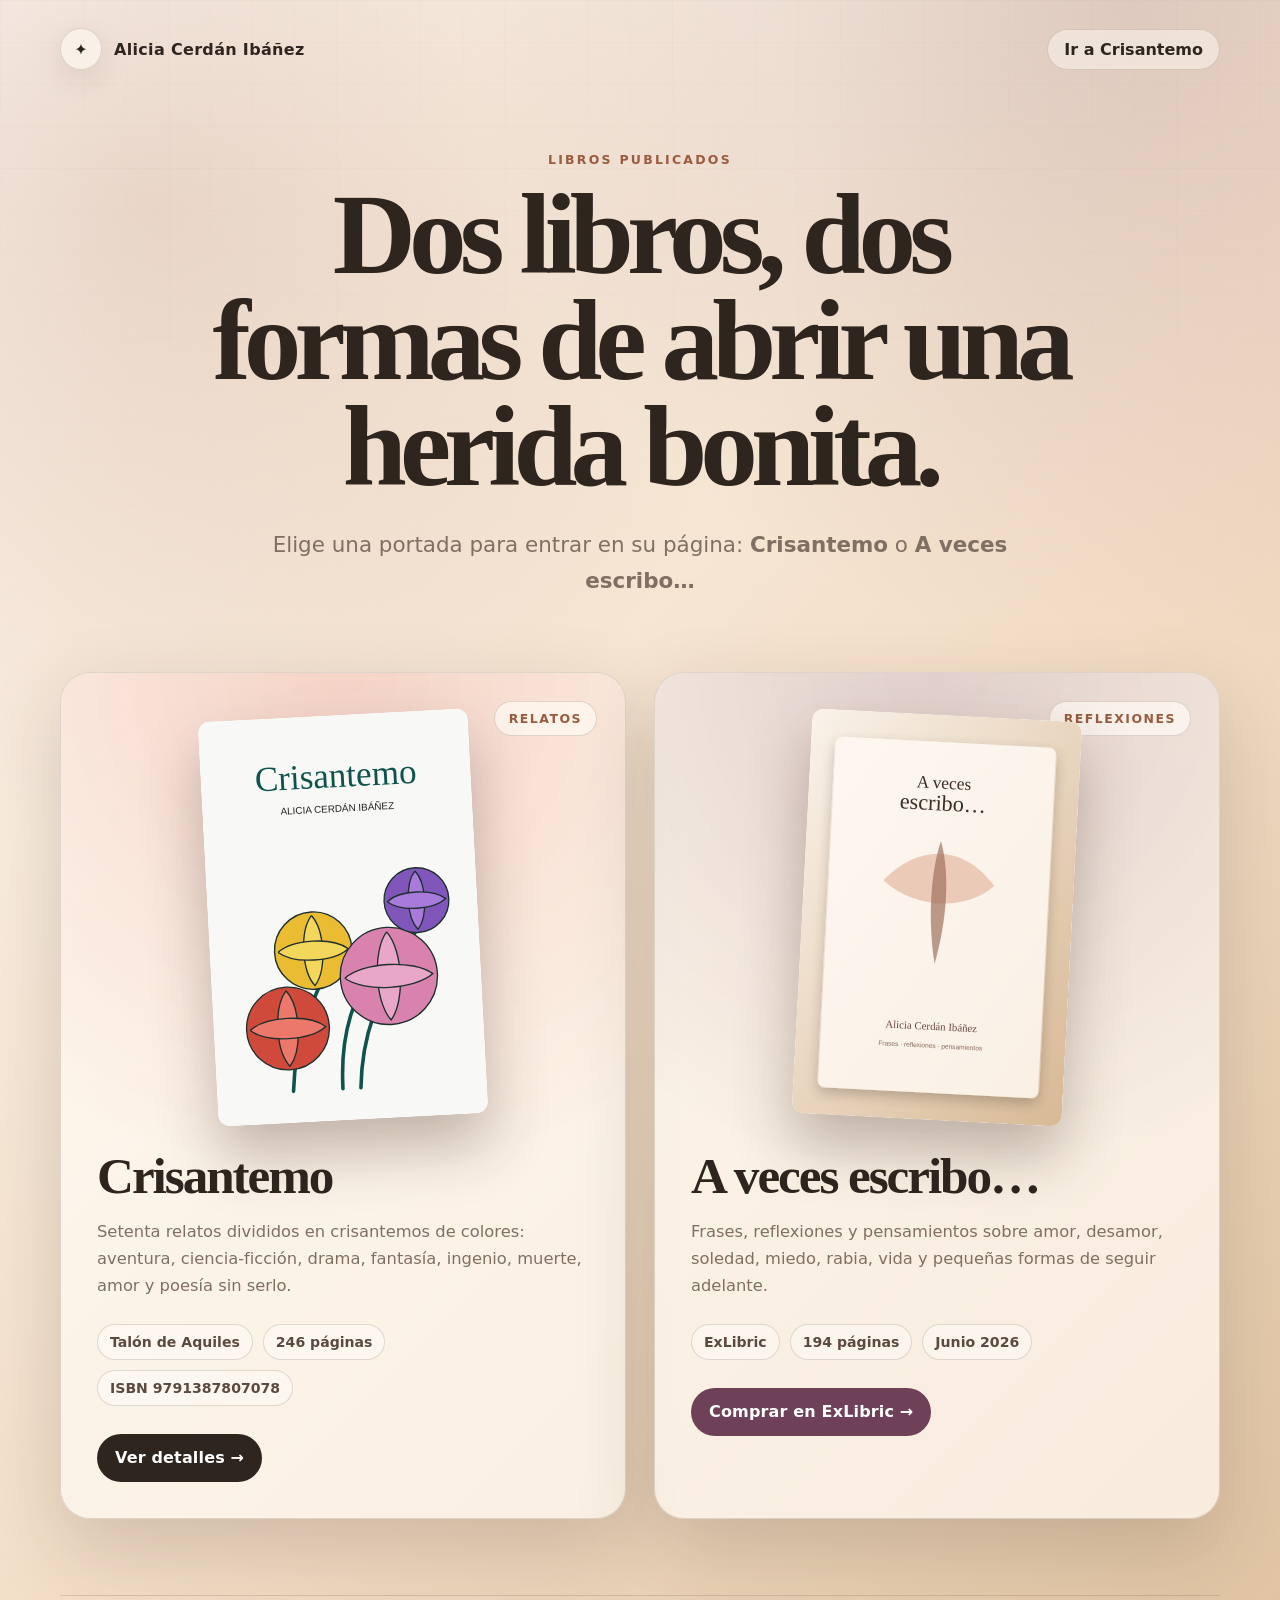
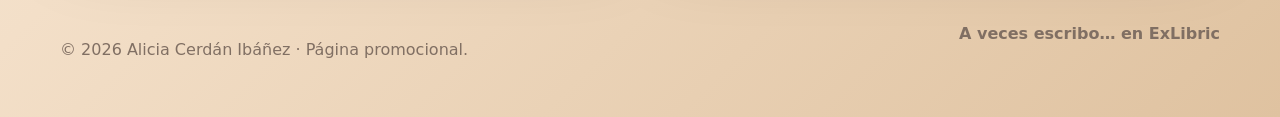
==== commit fe715447: "Final page. Signed-off-by: elModo7 <elmodo7yt@gmail.com>" ====
--- a/index.html
+++ b/index.html
@@ -316,7 +316,7 @@
       <section class="hero">
         <p class="eyebrow">Libros publicados</p>
         <h1>Dos libros, dos formas de abrir una herida bonita.</h1>
-        <p class="subtitle">Elige una portada para entrar en su página: <strong>Crisantemo</strong> abre la landing de GitHub Pages y <strong>A veces escribo…</strong> te lleva directamente a ExLibric.</p>
+        <p class="subtitle">Elige una portada para entrar en su página: <strong>Crisantemo</strong> o <strong>A veces escribo…</strong></p>
       </section>
 
       <section class="books" aria-label="Listado de libros">
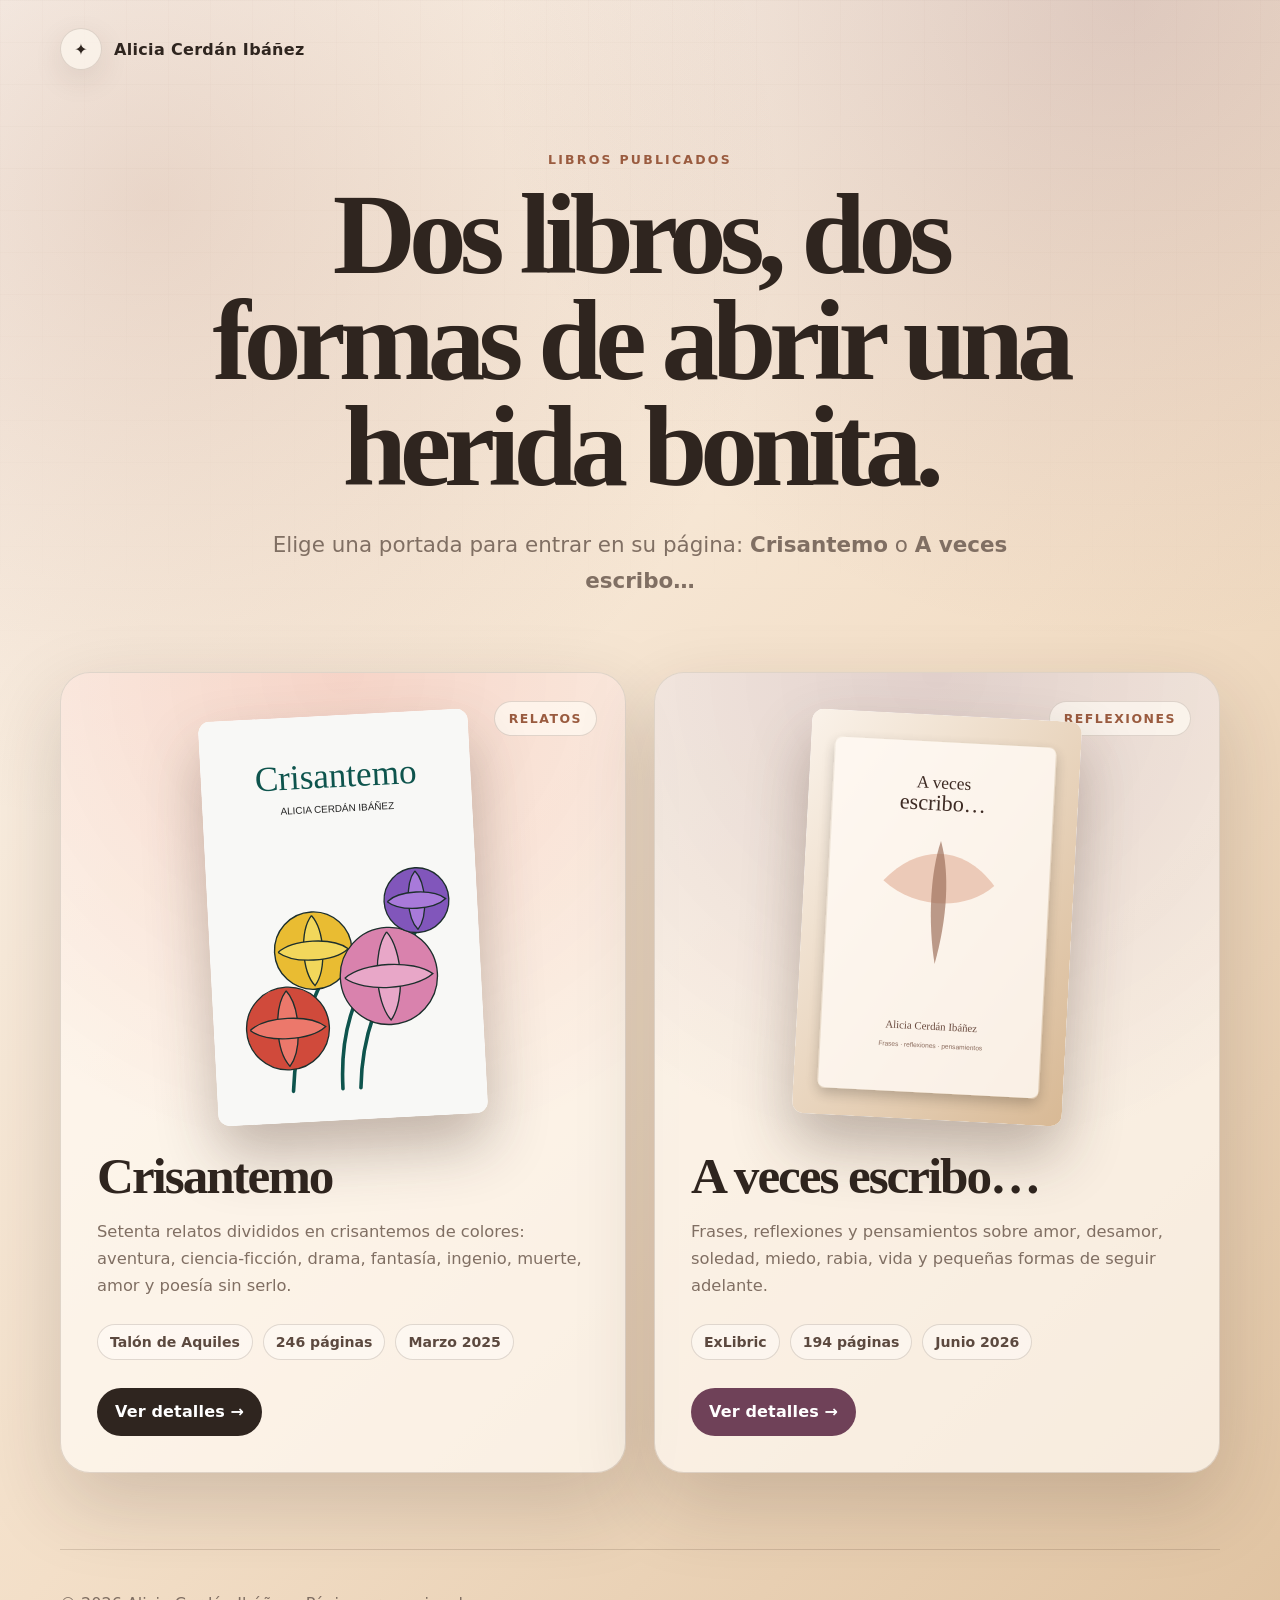
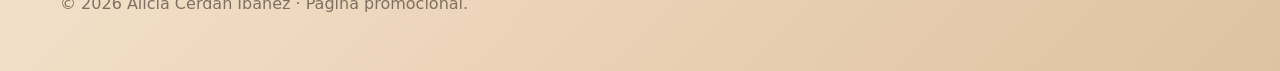
==== commit 645991af: "Updates. Signed-off-by: elModo7 <elmodo7yt@gmail.com>" ====
--- a/index.html
+++ b/index.html
@@ -309,7 +309,7 @@
         <span class="brand-mark">✦</span>
         <span>Alicia Cerdán Ibáñez</span>
       </a>
-      <a class="nav-link" href="crisantemo.html">Ir a Crisantemo</a>
+      <!--<a class="nav-link" href="crisantemo.html">Ir a Crisantemo</a>-->
     </header>
 
     <main>
@@ -331,7 +331,7 @@
             <div class="meta">
               <span class="pill">Talón de Aquiles</span>
               <span class="pill">246 páginas</span>
-              <span class="pill">ISBN 9791387807078</span>
+              <span class="pill">Marzo 2025</span>
             </div>
             <span class="cta">Ver detalles →</span>
           </div>
@@ -350,7 +350,7 @@
               <span class="pill">194 páginas</span>
               <span class="pill">Junio 2026</span>
             </div>
-            <span class="cta">Comprar en ExLibric →</span>
+            <span class="cta">Ver detalles →</span>
           </div>
         </a>
       </section>
@@ -358,7 +358,7 @@
 
     <footer class="footer">
       <p>© <span id="year"></span> Alicia Cerdán Ibáñez · Página promocional.</p>
-      <a href="https://www.exlibric.com/libro/a-veces-escribo/" target="_blank" rel="noopener">A veces escribo… en ExLibric</a>
+      <!--<a href="https://www.exlibric.com/libro/a-veces-escribo/" target="_blank" rel="noopener">A veces escribo… en ExLibric</a>-->
     </footer>
   </div>
 
